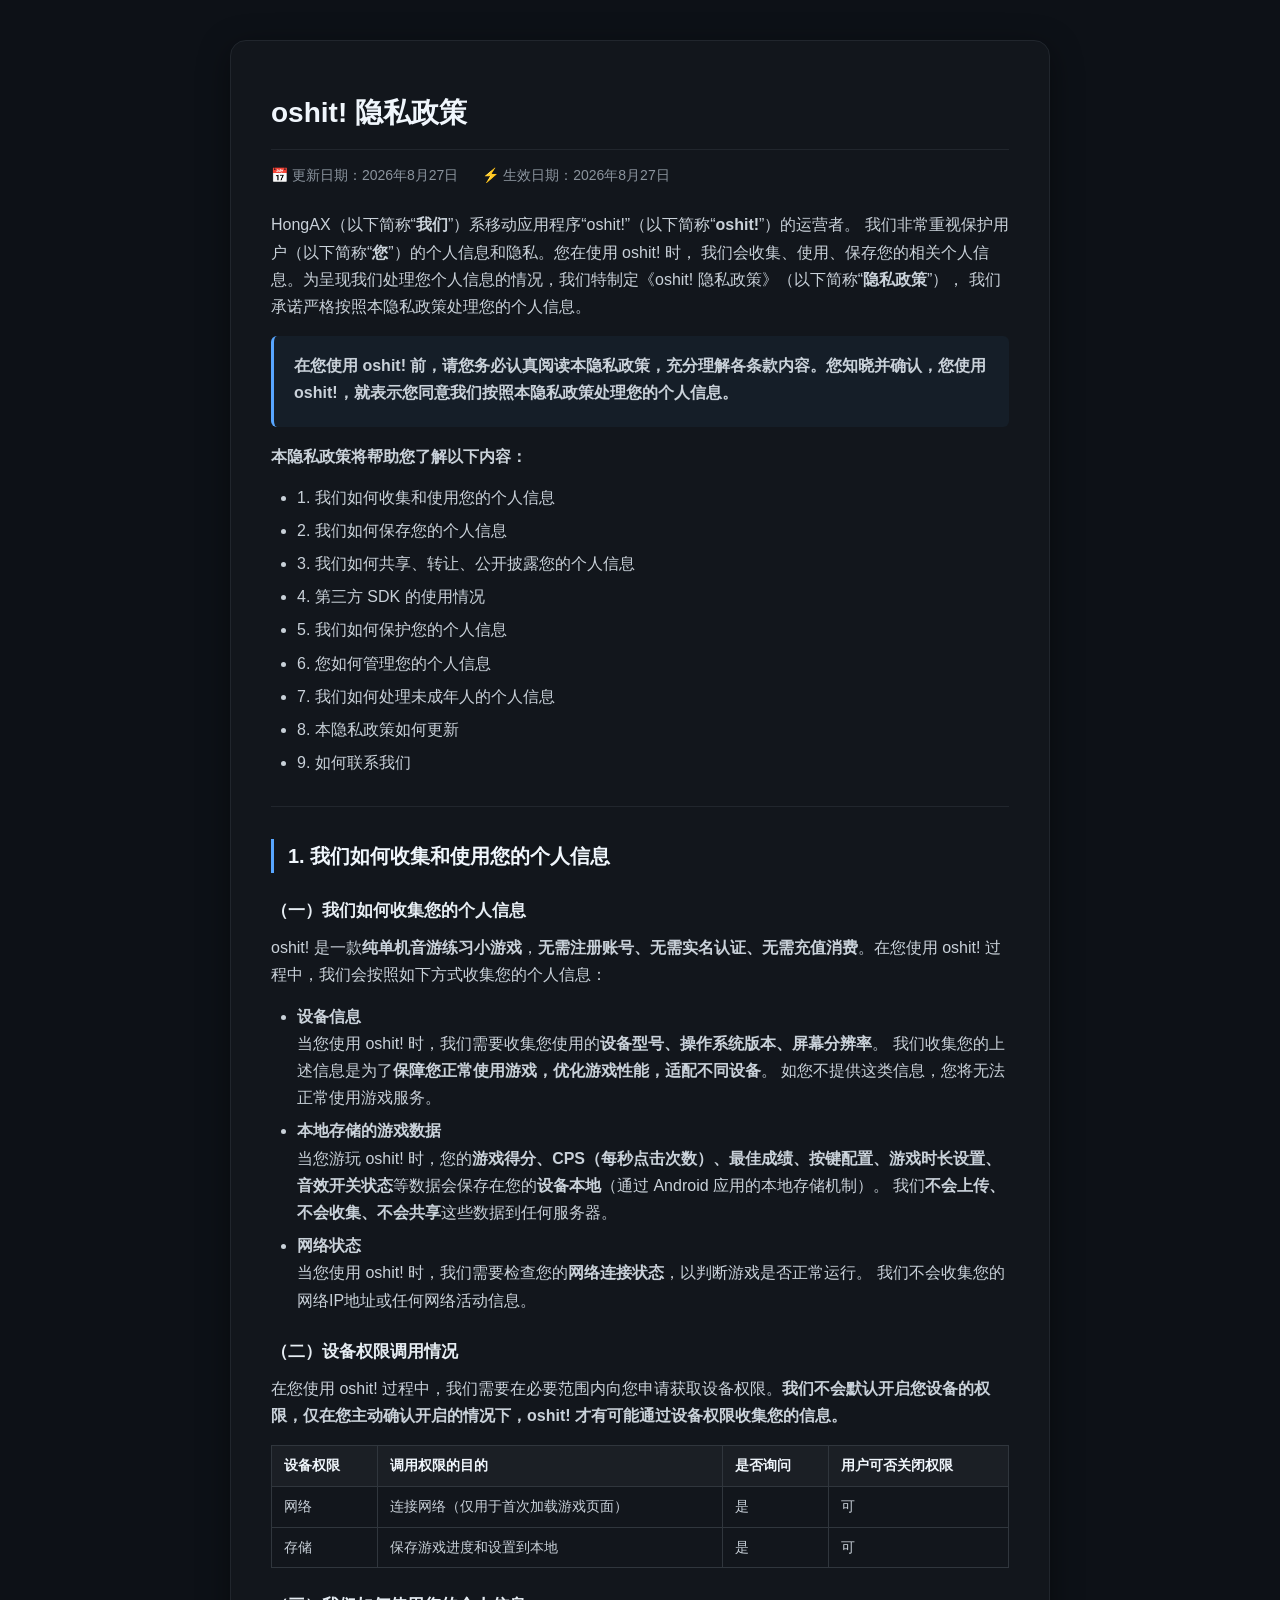
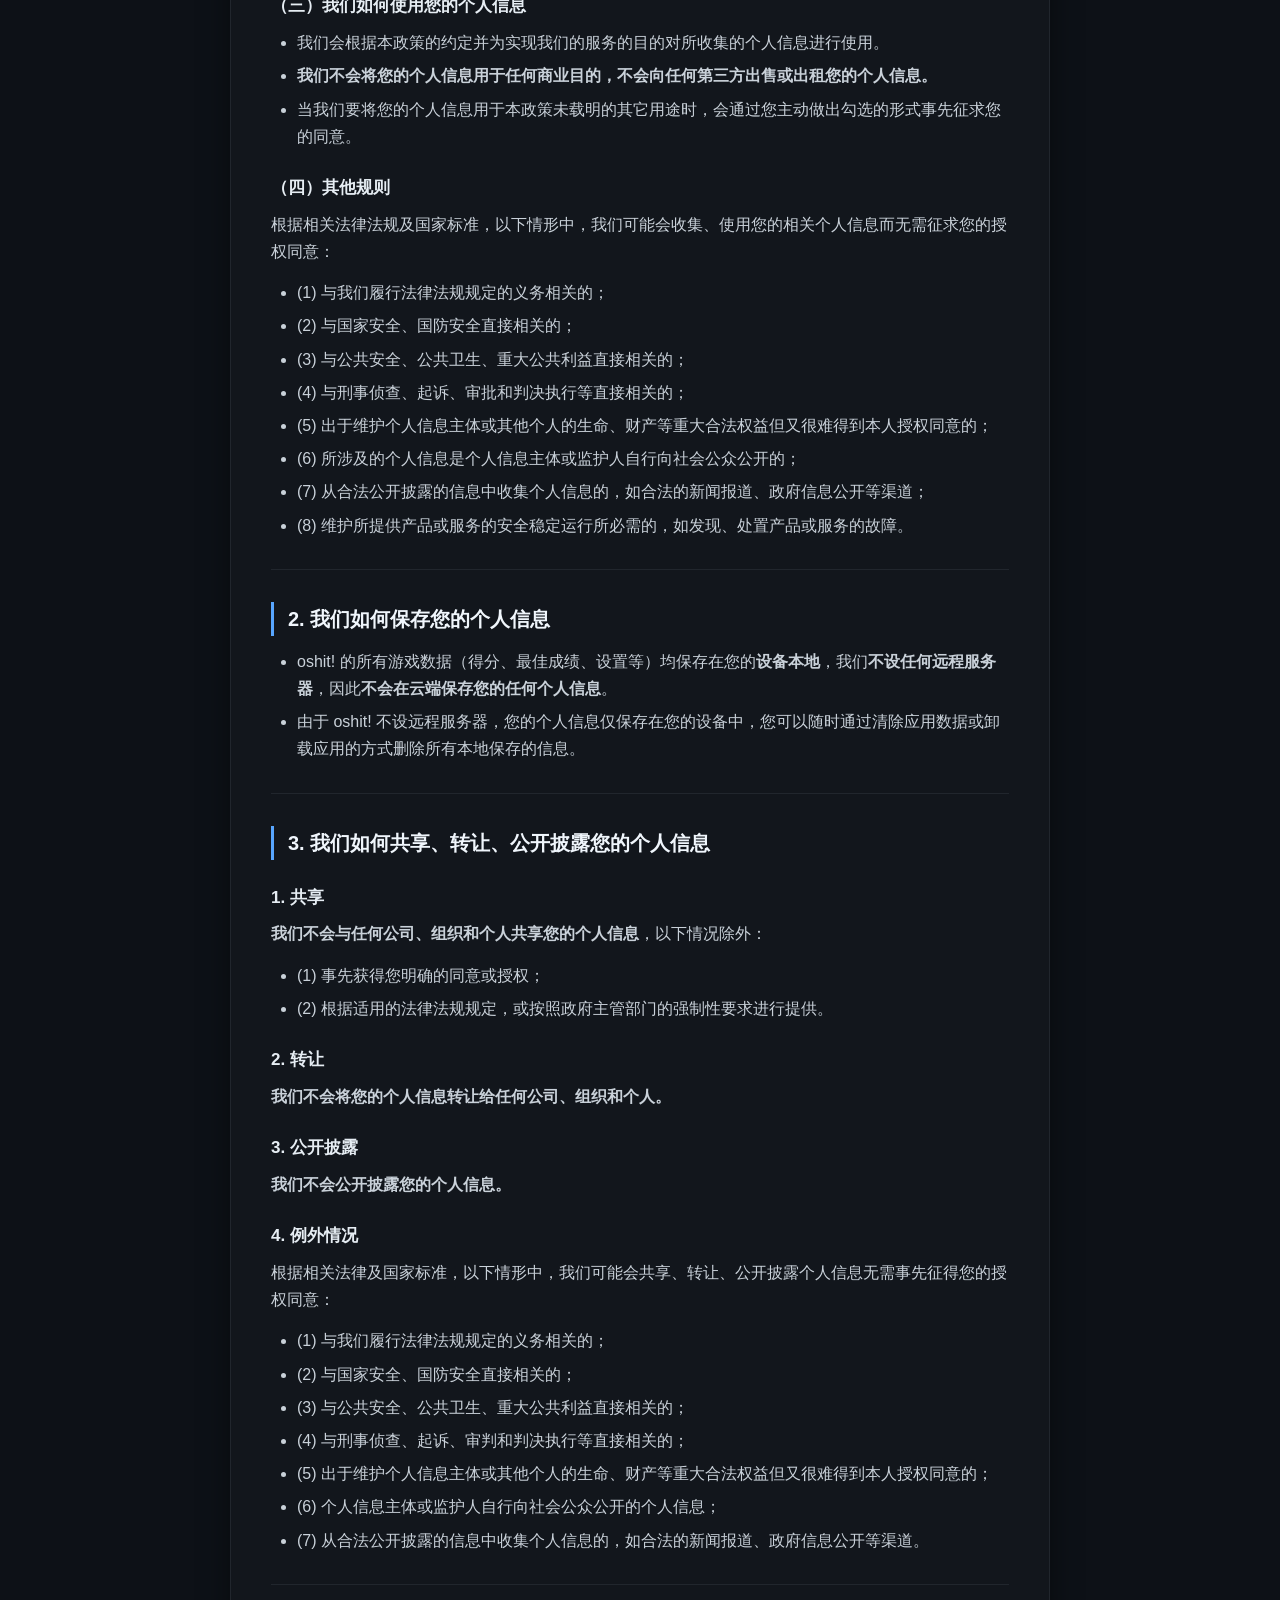
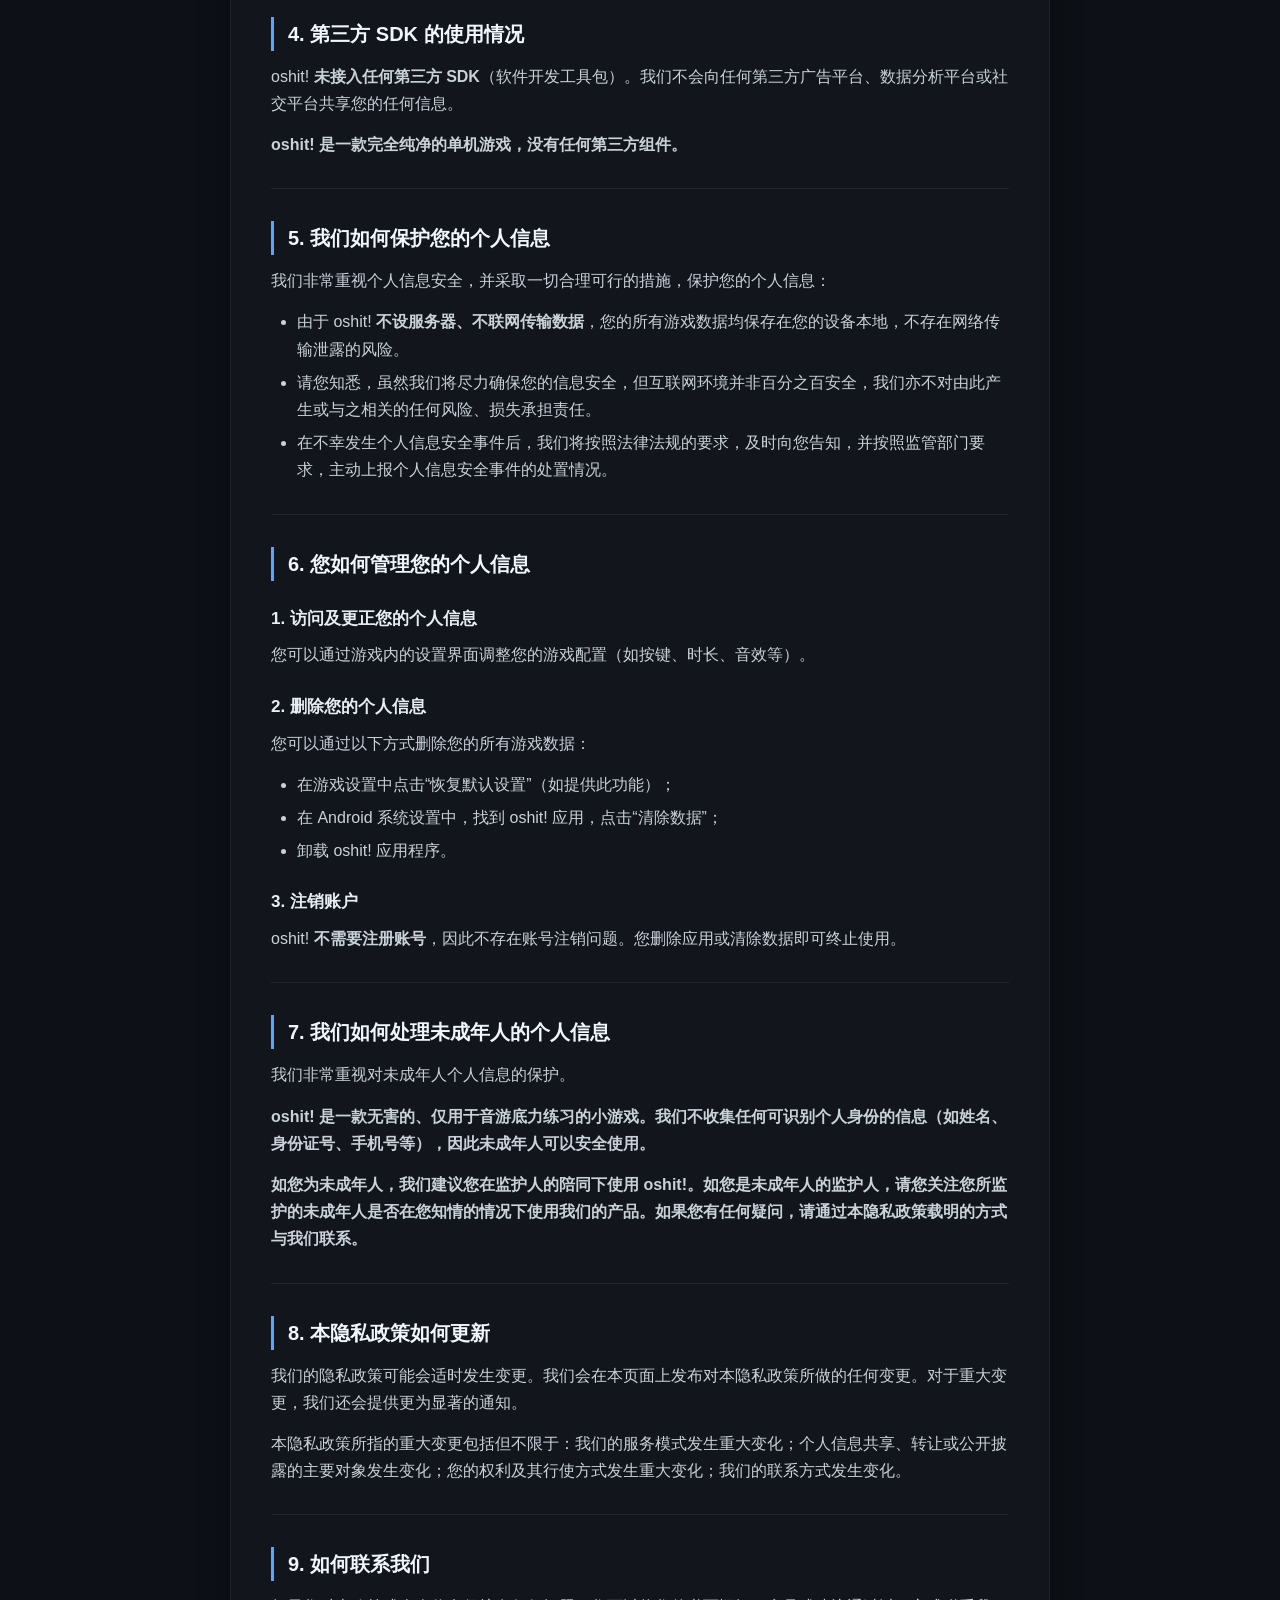
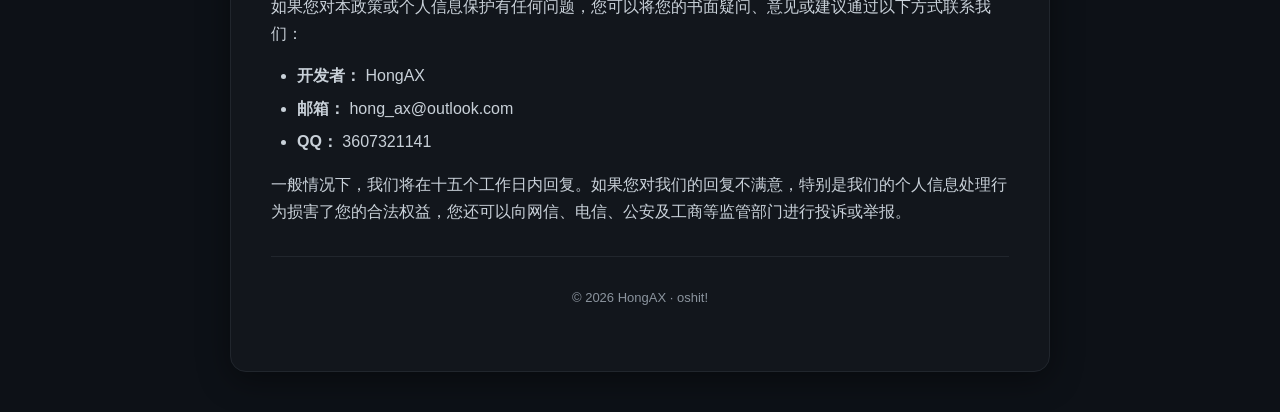
==== privacy-policy.html @ 7d2c33fd "创建 privacy-policy.html" ====
<!DOCTYPE html>
<html lang="zh-CN">
<head>
    <meta charset="utf-8">
    <meta name="viewport" content="width=device-width, initial-scale=1.0">
    <title>隐私政策 · oshit!</title>
    <style>
        * {
            margin: 0;
            padding: 0;
            box-sizing: border-box;
        }

        body {
            font-family: -apple-system, BlinkMacSystemFont, "Segoe UI", Roboto, "Helvetica Neue", Arial, sans-serif;
            background: #0d1117;
            color: #c9d1d9;
            padding: 40px 20px;
            line-height: 1.7;
        }

        .container {
            max-width: 820px;
            margin: 0 auto;
            background: rgba(255, 255, 255, 0.02);
            border: 1px solid #21262d;
            border-radius: 16px;
            padding: 48px 40px;
            box-shadow: 0 8px 32px rgba(0, 0, 0, 0.4);
        }

        h1 {
            font-size: 28px;
            font-weight: 700;
            color: #f0f6fc;
            border-bottom: 1px solid #21262d;
            padding-bottom: 12px;
            margin-bottom: 20px;
        }

        h2 {
            font-size: 20px;
            font-weight: 600;
            color: #f0f6fc;
            margin-top: 32px;
            margin-bottom: 12px;
            border-left: 3px solid #58a6ff;
            padding-left: 14px;
        }

        h3 {
            font-size: 17px;
            font-weight: 600;
            color: #e6edf3;
            margin-top: 24px;
            margin-bottom: 8px;
        }

        p {
            margin-bottom: 14px;
            color: #c9d1d9;
        }

        ul,
        ol {
            padding-left: 26px;
            margin-bottom: 16px;
        }

        li {
            margin-bottom: 6px;
        }

        a {
            color: #58a6ff;
            text-decoration: none;
        }

        a:hover {
            text-decoration: underline;
        }

        .meta {
            color: #8b949e;
            font-size: 14px;
            margin-top: -6px;
            margin-bottom: 24px;
        }

        .meta span {
            display: inline-block;
            margin-right: 20px;
        }

        .divider {
            border: none;
            border-top: 1px solid #21262d;
            margin: 30px 0;
        }

        table {
            width: 100%;
            border-collapse: collapse;
            margin: 16px 0 20px;
            font-size: 14px;
        }

        th,
        td {
            border: 1px solid #30363d;
            padding: 8px 12px;
            text-align: left;
        }

        th {
            background: rgba(255, 255, 255, 0.04);
            color: #f0f6fc;
            font-weight: 600;
        }

        td {
            color: #c9d1d9;
        }

        .highlight-box {
            background: rgba(88, 166, 255, 0.05);
            border-left: 3px solid #58a6ff;
            padding: 16px 20px;
            border-radius: 6px;
            margin: 16px 0;
        }

        .highlight-box p {
            margin-bottom: 4px;
        }

        @media (max-width: 600px) {
            .container {
                padding: 28px 16px;
            }

            h1 {
                font-size: 22px;
            }

            h2 {
                font-size: 18px;
            }

            table {
                font-size: 12px;
            }

            th,
            td {
                padding: 4px 8px;
            }
        }
    </style>
</head>
<body>
    <div class="container">

        <h1>oshit! 隐私政策</h1>
        <div class="meta">
            <span>📅 更新日期：2026年8月27日</span>
            <span>⚡ 生效日期：2026年8月27日</span>
        </div>

        <p>
            HongAX（以下简称“<strong>我们</strong>”）系移动应用程序“oshit!”（以下简称“<strong>oshit!</strong>”）的运营者。
            我们非常重视保护用户（以下简称“<strong>您</strong>”）的个人信息和隐私。您在使用 oshit! 时，
            我们会收集、使用、保存您的相关个人信息。为呈现我们处理您个人信息的情况，我们特制定《oshit! 隐私政策》（以下简称“<strong>隐私政策</strong>”），
            我们承诺严格按照本隐私政策处理您的个人信息。
        </p>

        <div class="highlight-box">
            <p><strong>在您使用 oshit! 前，请您务必认真阅读本隐私政策，充分理解各条款内容。您知晓并确认，您使用 oshit!，就表示您同意我们按照本隐私政策处理您的个人信息。</strong></p>
        </div>

        <p><strong>本隐私政策将帮助您了解以下内容：</strong></p>
        <ul>
            <li>1. 我们如何收集和使用您的个人信息</li>
            <li>2. 我们如何保存您的个人信息</li>
            <li>3. 我们如何共享、转让、公开披露您的个人信息</li>
            <li>4. 第三方 SDK 的使用情况</li>
            <li>5. 我们如何保护您的个人信息</li>
            <li>6. 您如何管理您的个人信息</li>
            <li>7. 我们如何处理未成年人的个人信息</li>
            <li>8. 本隐私政策如何更新</li>
            <li>9. 如何联系我们</li>
        </ul>

        <hr class="divider">

        <!-- 1 -->
        <h2>1. 我们如何收集和使用您的个人信息</h2>

        <h3>（一）我们如何收集您的个人信息</h3>
        <p>oshit! 是一款<strong>纯单机音游练习小游戏</strong>，<strong>无需注册账号、无需实名认证、无需充值消费</strong>。在您使用 oshit! 过程中，我们会按照如下方式收集您的个人信息：</p>

        <ul>
            <li><strong>设备信息</strong><br>
                当您使用 oshit! 时，我们需要收集您使用的<strong>设备型号、操作系统版本、屏幕分辨率</strong>。
                我们收集您的上述信息是为了<strong>保障您正常使用游戏，优化游戏性能，适配不同设备</strong>。
                如您不提供这类信息，您将无法正常使用游戏服务。
            </li>
            <li><strong>本地存储的游戏数据</strong><br>
                当您游玩 oshit! 时，您的<strong>游戏得分、CPS（每秒点击次数）、最佳成绩、按键配置、游戏时长设置、音效开关状态</strong>等数据会保存在您的<strong>设备本地</strong>（通过 Android 应用的本地存储机制）。
                我们<strong>不会上传、不会收集、不会共享</strong>这些数据到任何服务器。
            </li>
            <li><strong>网络状态</strong><br>
                当您使用 oshit! 时，我们需要检查您的<strong>网络连接状态</strong>，以判断游戏是否正常运行。
                我们不会收集您的网络IP地址或任何网络活动信息。
            </li>
        </ul>

        <h3>（二）设备权限调用情况</h3>
        <p>在您使用 oshit! 过程中，我们需要在必要范围内向您申请获取设备权限。<strong>我们不会默认开启您设备的权限，仅在您主动确认开启的情况下，oshit! 才有可能通过设备权限收集您的信息。</strong></p>

        <table>
            <thead>
                <tr>
                    <th>设备权限</th>
                    <th>调用权限的目的</th>
                    <th>是否询问</th>
                    <th>用户可否关闭权限</th>
                </tr>
            </thead>
            <tbody>
                <tr>
                    <td>网络</td>
                    <td>连接网络（仅用于首次加载游戏页面）</td>
                    <td>是</td>
                    <td>可</td>
                </tr>
                <tr>
                    <td>存储</td>
                    <td>保存游戏进度和设置到本地</td>
                    <td>是</td>
                    <td>可</td>
                </tr>
            </tbody>
        </table>

        <h3>（三）我们如何使用您的个人信息</h3>
        <ul>
            <li>我们会根据本政策的约定并为实现我们的服务的目的对所收集的个人信息进行使用。</li>
            <li><strong>我们不会将您的个人信息用于任何商业目的，不会向任何第三方出售或出租您的个人信息。</strong></li>
            <li>当我们要将您的个人信息用于本政策未载明的其它用途时，会通过您主动做出勾选的形式事先征求您的同意。</li>
        </ul>

        <h3>（四）其他规则</h3>
        <p>根据相关法律法规及国家标准，以下情形中，我们可能会收集、使用您的相关个人信息而无需征求您的授权同意：</p>
        <ul>
            <li>(1) 与我们履行法律法规规定的义务相关的；</li>
            <li>(2) 与国家安全、国防安全直接相关的；</li>
            <li>(3) 与公共安全、公共卫生、重大公共利益直接相关的；</li>
            <li>(4) 与刑事侦查、起诉、审批和判决执行等直接相关的；</li>
            <li>(5) 出于维护个人信息主体或其他个人的生命、财产等重大合法权益但又很难得到本人授权同意的；</li>
            <li>(6) 所涉及的个人信息是个人信息主体或监护人自行向社会公众公开的；</li>
            <li>(7) 从合法公开披露的信息中收集个人信息的，如合法的新闻报道、政府信息公开等渠道；</li>
            <li>(8) 维护所提供产品或服务的安全稳定运行所必需的，如发现、处置产品或服务的故障。</li>
        </ul>

        <hr class="divider">

        <!-- 2 -->
        <h2>2. 我们如何保存您的个人信息</h2>
        <ul>
            <li>oshit! 的所有游戏数据（得分、最佳成绩、设置等）均保存在您的<strong>设备本地</strong>，我们<strong>不设任何远程服务器</strong>，因此<strong>不会在云端保存您的任何个人信息</strong>。</li>
            <li>由于 oshit! 不设远程服务器，您的个人信息仅保存在您的设备中，您可以随时通过清除应用数据或卸载应用的方式删除所有本地保存的信息。</li>
        </ul>

        <hr class="divider">

        <!-- 3 -->
        <h2>3. 我们如何共享、转让、公开披露您的个人信息</h2>

        <h3>1. 共享</h3>
        <p><strong>我们不会与任何公司、组织和个人共享您的个人信息</strong>，以下情况除外：</p>
        <ul>
            <li>(1) 事先获得您明确的同意或授权；</li>
            <li>(2) 根据适用的法律法规规定，或按照政府主管部门的强制性要求进行提供。</li>
        </ul>

        <h3>2. 转让</h3>
        <p><strong>我们不会将您的个人信息转让给任何公司、组织和个人。</strong></p>

        <h3>3. 公开披露</h3>
        <p><strong>我们不会公开披露您的个人信息。</strong></p>

        <h3>4. 例外情况</h3>
        <p>根据相关法律及国家标准，以下情形中，我们可能会共享、转让、公开披露个人信息无需事先征得您的授权同意：</p>
        <ul>
            <li>(1) 与我们履行法律法规规定的义务相关的；</li>
            <li>(2) 与国家安全、国防安全直接相关的；</li>
            <li>(3) 与公共安全、公共卫生、重大公共利益直接相关的；</li>
            <li>(4) 与刑事侦查、起诉、审判和判决执行等直接相关的；</li>
            <li>(5) 出于维护个人信息主体或其他个人的生命、财产等重大合法权益但又很难得到本人授权同意的；</li>
            <li>(6) 个人信息主体或监护人自行向社会公众公开的个人信息；</li>
            <li>(7) 从合法公开披露的信息中收集个人信息的，如合法的新闻报道、政府信息公开等渠道。</li>
        </ul>

        <hr class="divider">

        <!-- 4 -->
        <h2>4. 第三方 SDK 的使用情况</h2>
        <p>oshit! <strong>未接入任何第三方 SDK</strong>（软件开发工具包）。我们不会向任何第三方广告平台、数据分析平台或社交平台共享您的任何信息。</p>
        <p><strong>oshit! 是一款完全纯净的单机游戏，没有任何第三方组件。</strong></p>

        <hr class="divider">

        <!-- 5 -->
        <h2>5. 我们如何保护您的个人信息</h2>
        <p>我们非常重视个人信息安全，并采取一切合理可行的措施，保护您的个人信息：</p>
        <ul>
            <li>由于 oshit! <strong>不设服务器、不联网传输数据</strong>，您的所有游戏数据均保存在您的设备本地，不存在网络传输泄露的风险。</li>
            <li>请您知悉，虽然我们将尽力确保您的信息安全，但互联网环境并非百分之百安全，我们亦不对由此产生或与之相关的任何风险、损失承担责任。</li>
            <li>在不幸发生个人信息安全事件后，我们将按照法律法规的要求，及时向您告知，并按照监管部门要求，主动上报个人信息安全事件的处置情况。</li>
        </ul>

        <hr class="divider">

        <!-- 6 -->
        <h2>6. 您如何管理您的个人信息</h2>

        <h3>1. 访问及更正您的个人信息</h3>
        <p>您可以通过游戏内的设置界面调整您的游戏配置（如按键、时长、音效等）。</p>

        <h3>2. 删除您的个人信息</h3>
        <p>您可以通过以下方式删除您的所有游戏数据：</p>
        <ul>
            <li>在游戏设置中点击“恢复默认设置”（如提供此功能）；</li>
            <li>在 Android 系统设置中，找到 oshit! 应用，点击“清除数据”；</li>
            <li>卸载 oshit! 应用程序。</li>
        </ul>

        <h3>3. 注销账户</h3>
        <p>oshit! <strong>不需要注册账号</strong>，因此不存在账号注销问题。您删除应用或清除数据即可终止使用。</p>

        <hr class="divider">

        <!-- 7 -->
        <h2>7. 我们如何处理未成年人的个人信息</h2>
        <p>我们非常重视对未成年人个人信息的保护。</p>
        <p><strong>oshit! 是一款无害的、仅用于音游底力练习的小游戏。我们不收集任何可识别个人身份的信息（如姓名、身份证号、手机号等），因此未成年人可以安全使用。</strong></p>
        <p><strong>如您为未成年人，我们建议您在监护人的陪同下使用 oshit!。如您是未成年人的监护人，请您关注您所监护的未成年人是否在您知情的情况下使用我们的产品。如果您有任何疑问，请通过本隐私政策载明的方式与我们联系。</strong></p>

        <hr class="divider">

        <!-- 8 -->
        <h2>8. 本隐私政策如何更新</h2>
        <p>我们的隐私政策可能会适时发生变更。我们会在本页面上发布对本隐私政策所做的任何变更。对于重大变更，我们还会提供更为显著的通知。</p>
        <p>本隐私政策所指的重大变更包括但不限于：我们的服务模式发生重大变化；个人信息共享、转让或公开披露的主要对象发生变化；您的权利及其行使方式发生重大变化；我们的联系方式发生变化。</p>

        <hr class="divider">

        <!-- 9 -->
        <h2>9. 如何联系我们</h2>
        <p>如果您对本政策或个人信息保护有任何问题，您可以将您的书面疑问、意见或建议通过以下方式联系我们：</p>
        <ul>
            <li><strong>开发者：</strong> HongAX</li>
            <li><strong>邮箱：</strong> hong_ax@outlook.com</li>
            <li><strong>QQ：</strong> 3607321141</li>
        </ul>
        <p>一般情况下，我们将在十五个工作日内回复。如果您对我们的回复不满意，特别是我们的个人信息处理行为损害了您的合法权益，您还可以向网信、电信、公安及工商等监管部门进行投诉或举报。</p>

        <hr class="divider">
        <p style="font-size:13px; color:#8b949e; text-align:center;">© 2026 HongAX · oshit!</p>

    </div>
</body>
</html>
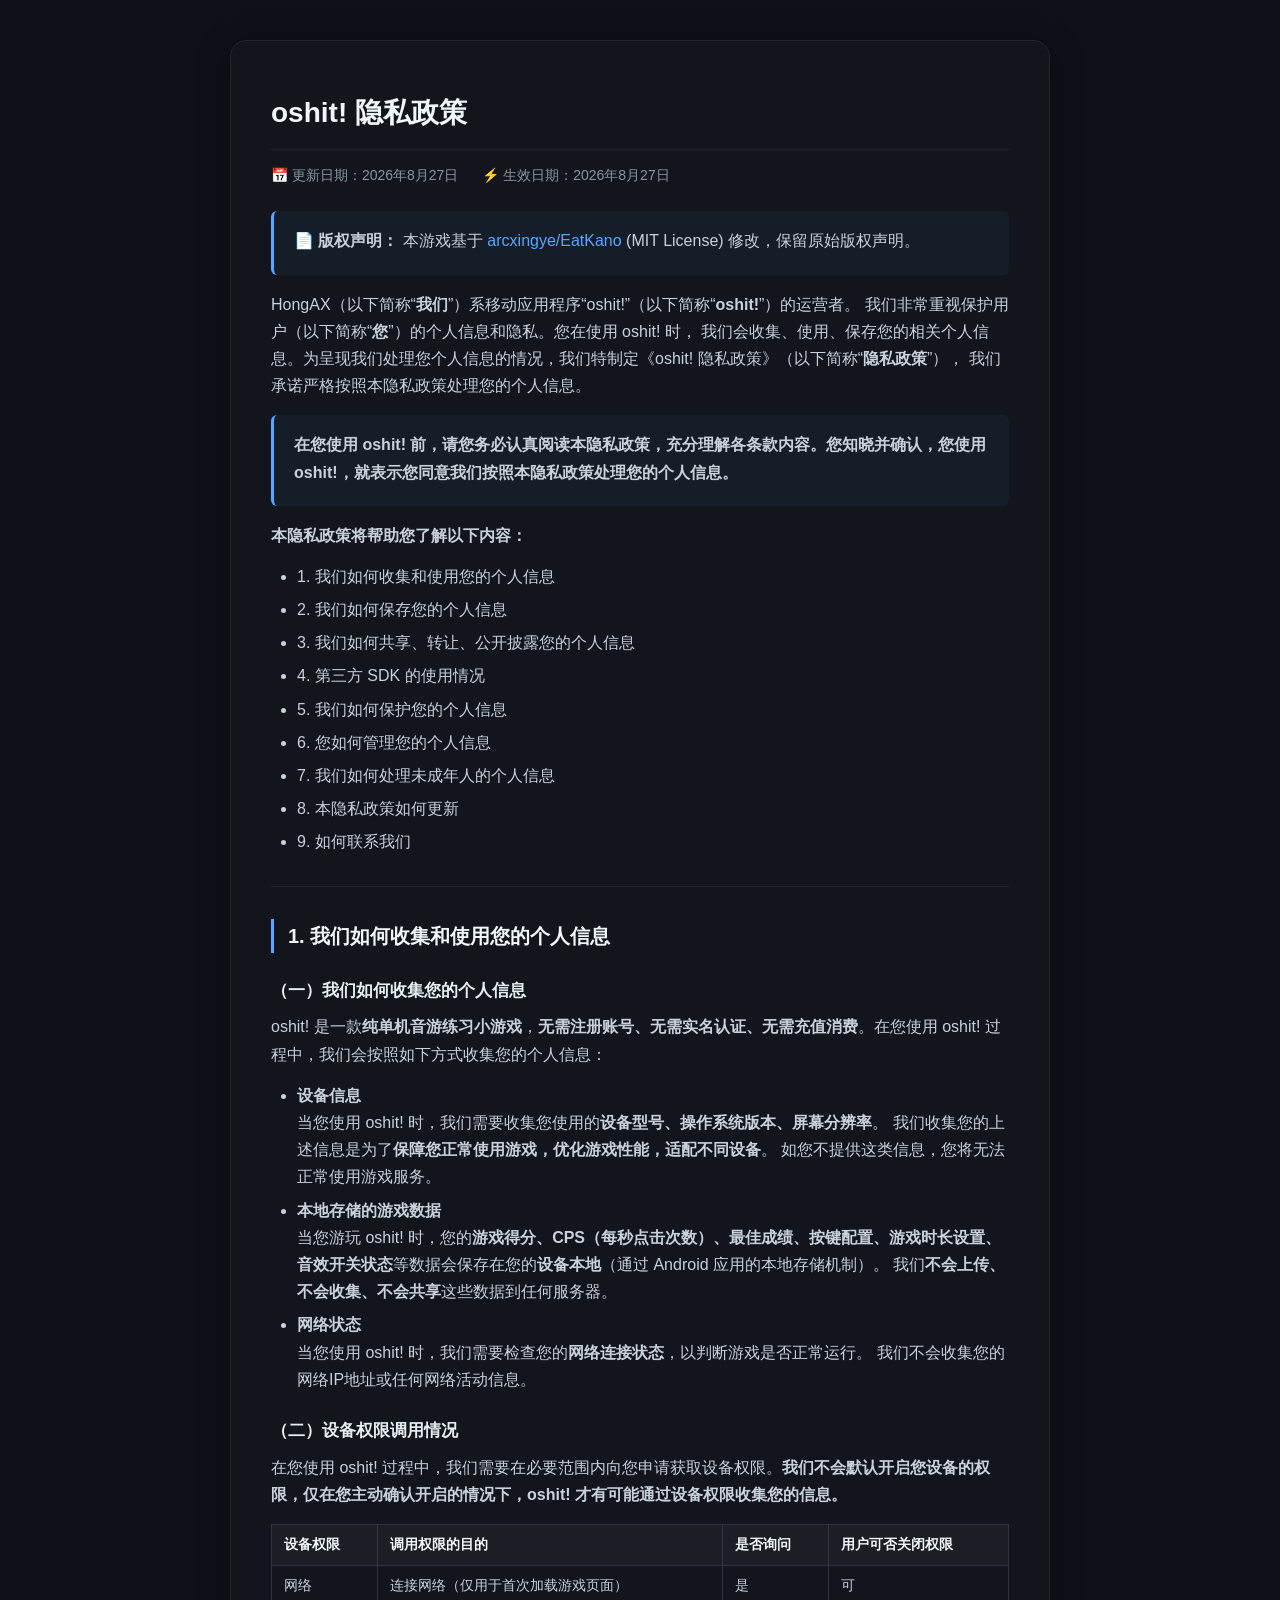
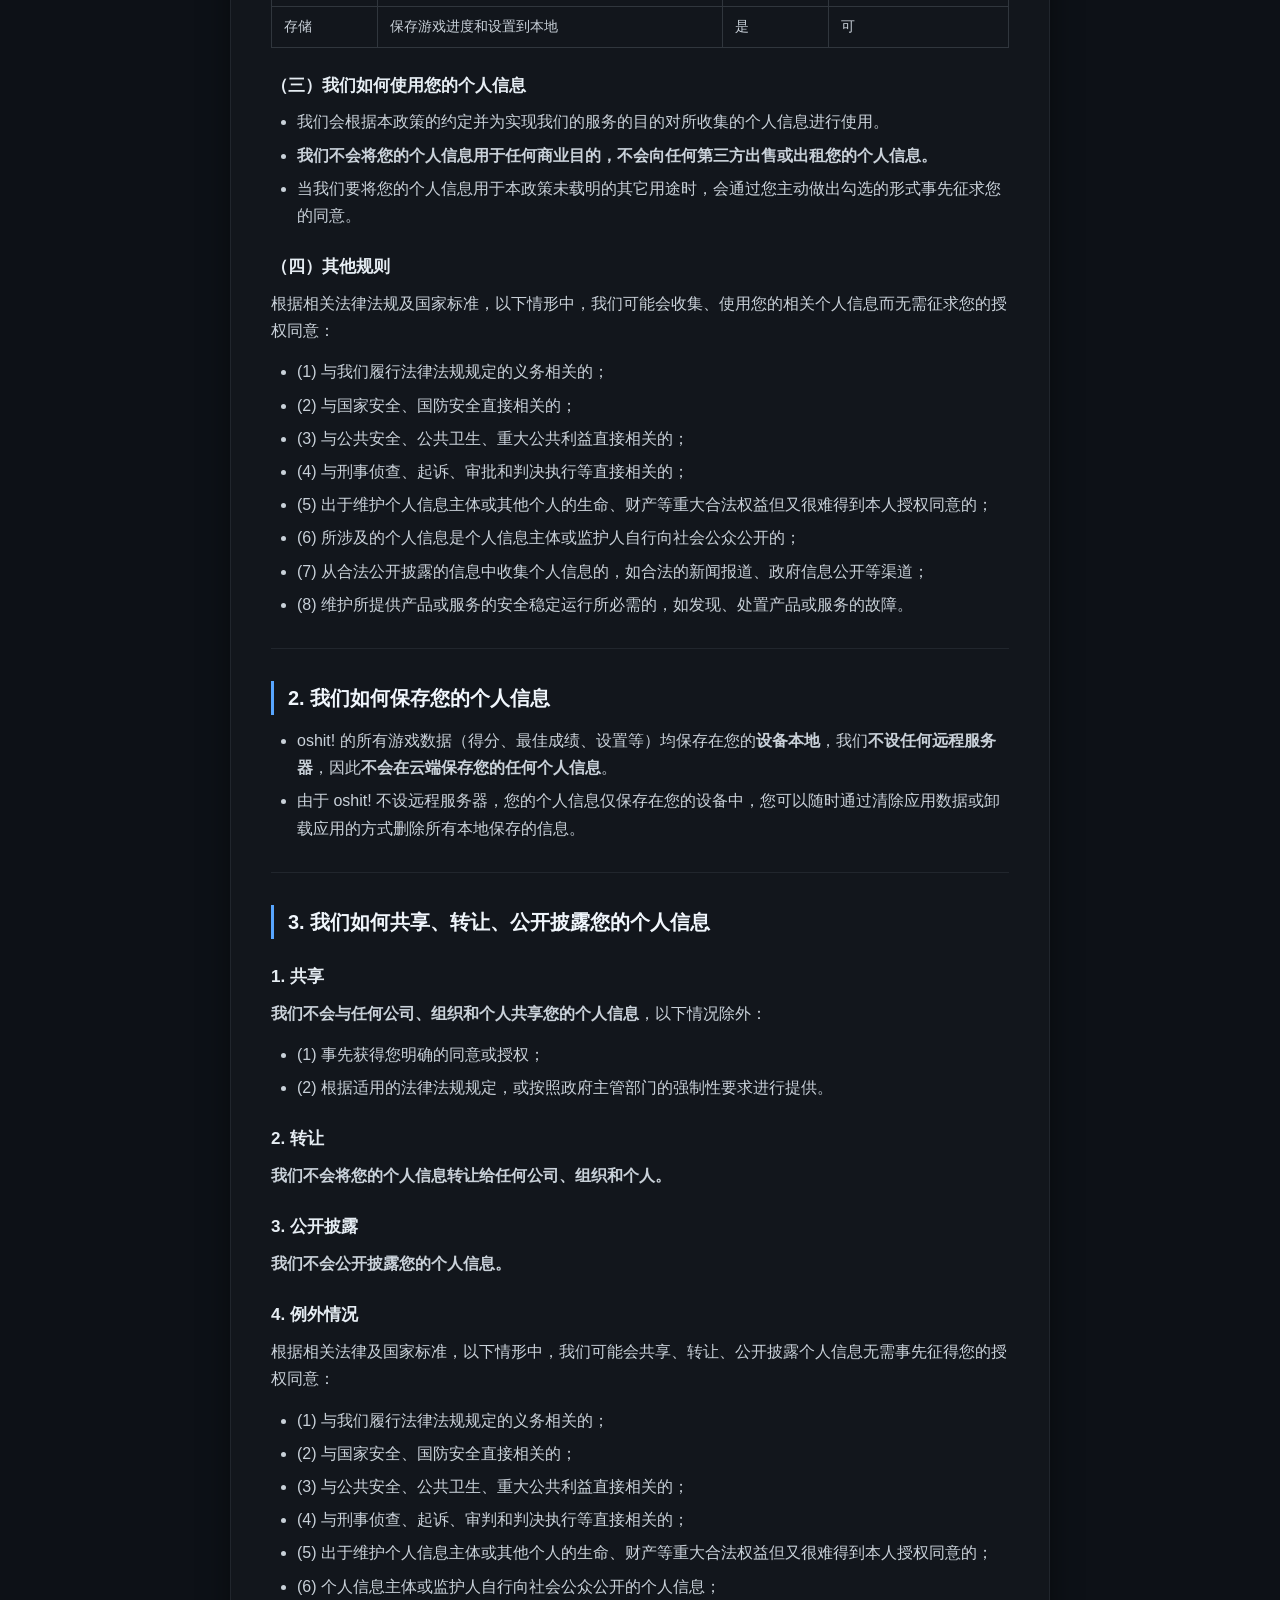
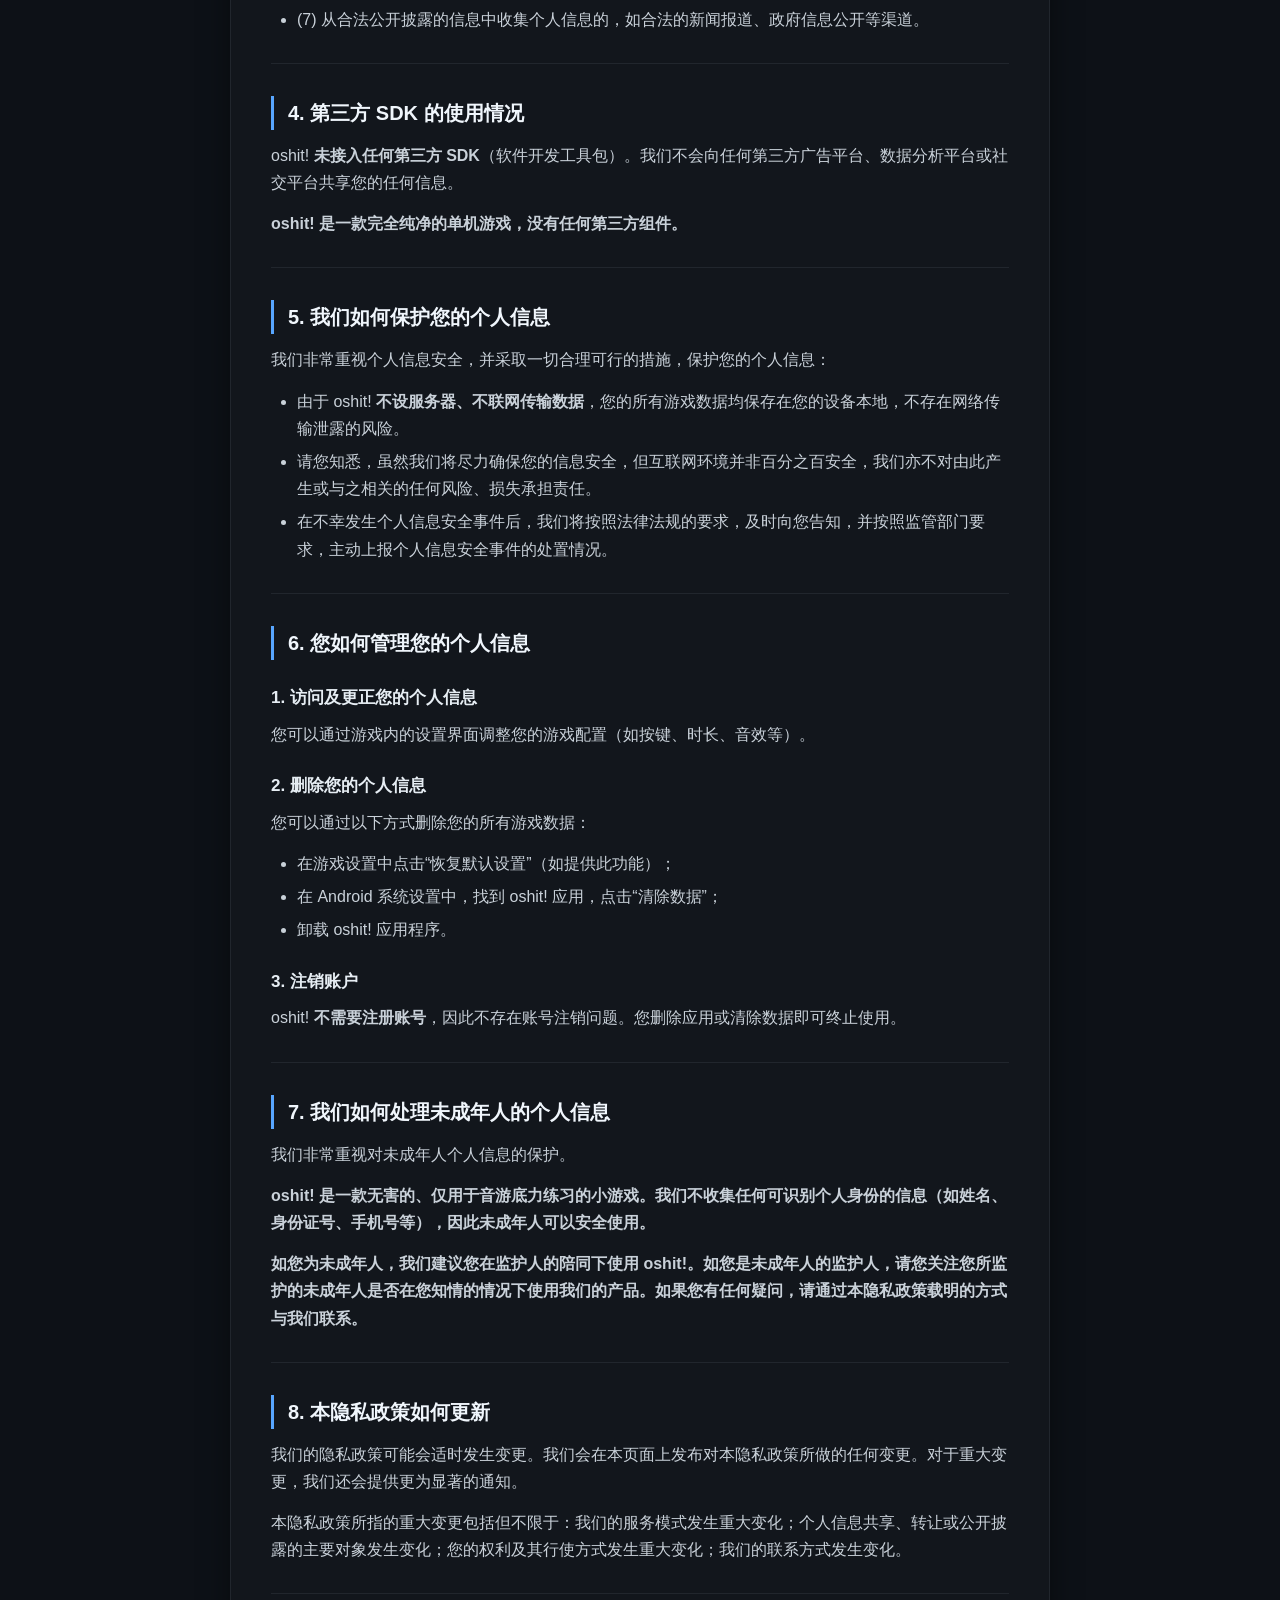
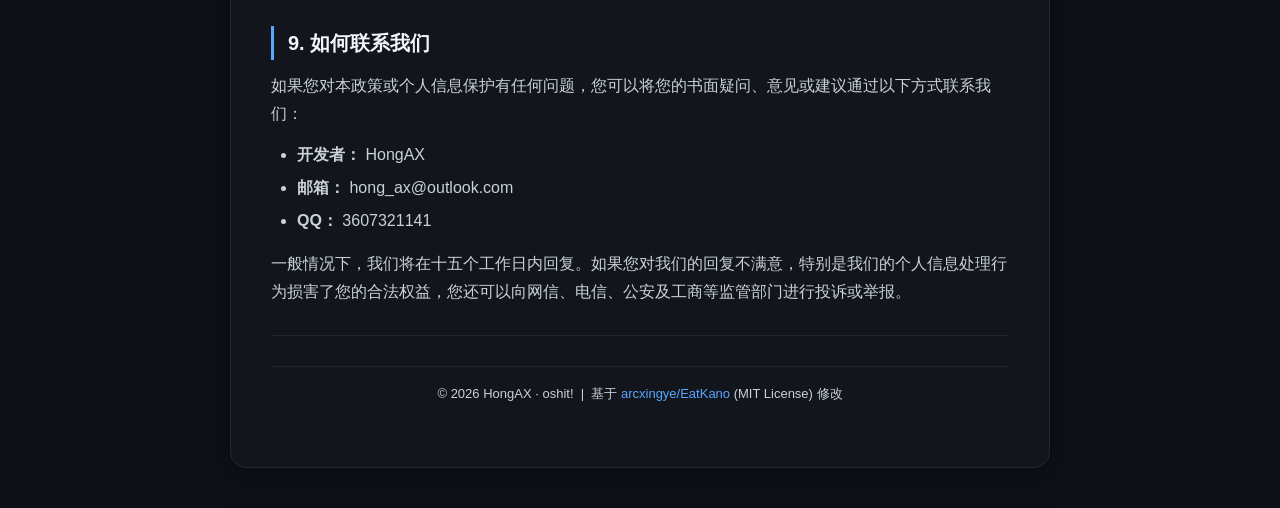
==== commit 27057735: "更新 privacy-policy.html" ====
--- a/privacy-policy.html
+++ b/privacy-policy.html
@@ -134,6 +134,24 @@
             margin-bottom: 4px;
         }
 
+        .copyright-notice {
+            font-size: 13px;
+            color: #8b949e;
+            text-align: center;
+            padding-top: 16px;
+            border-top: 1px solid #21262d;
+            margin-top: 8px;
+        }
+
+        .copyright-notice a {
+            color: #58a6ff;
+            text-decoration: none;
+        }
+
+        .copyright-notice a:hover {
+            text-decoration: underline;
+        }
+
         @media (max-width: 600px) {
             .container {
                 padding: 28px 16px;
@@ -165,6 +183,16 @@
         <div class="meta">
             <span>📅 更新日期：2026年8月27日</span>
             <span>⚡ 生效日期：2026年8月27日</span>
+        </div>
+
+        <!-- ===== 版权声明（MIT 协议） ===== -->
+        <div class="highlight-box">
+            <p>
+                <strong>📄 版权声明：</strong>
+                本游戏基于
+                <a href="https://github.com/arcxingye/EatKano" target="_blank">arcxingye/EatKano</a>
+                (MIT License) 修改，保留原始版权声明。
+            </p>
         </div>
 
         <p>
@@ -193,7 +221,6 @@
 
         <hr class="divider">
 
-        <!-- 1 -->
         <h2>1. 我们如何收集和使用您的个人信息</h2>
 
         <h3>（一）我们如何收集您的个人信息</h3>
@@ -265,7 +292,6 @@
 
         <hr class="divider">
 
-        <!-- 2 -->
         <h2>2. 我们如何保存您的个人信息</h2>
         <ul>
             <li>oshit! 的所有游戏数据（得分、最佳成绩、设置等）均保存在您的<strong>设备本地</strong>，我们<strong>不设任何远程服务器</strong>，因此<strong>不会在云端保存您的任何个人信息</strong>。</li>
@@ -274,7 +300,6 @@
 
         <hr class="divider">
 
-        <!-- 3 -->
         <h2>3. 我们如何共享、转让、公开披露您的个人信息</h2>
 
         <h3>1. 共享</h3>
@@ -304,14 +329,12 @@
 
         <hr class="divider">
 
-        <!-- 4 -->
         <h2>4. 第三方 SDK 的使用情况</h2>
         <p>oshit! <strong>未接入任何第三方 SDK</strong>（软件开发工具包）。我们不会向任何第三方广告平台、数据分析平台或社交平台共享您的任何信息。</p>
         <p><strong>oshit! 是一款完全纯净的单机游戏，没有任何第三方组件。</strong></p>
 
         <hr class="divider">
 
-        <!-- 5 -->
         <h2>5. 我们如何保护您的个人信息</h2>
         <p>我们非常重视个人信息安全，并采取一切合理可行的措施，保护您的个人信息：</p>
         <ul>
@@ -322,7 +345,6 @@
 
         <hr class="divider">
 
-        <!-- 6 -->
         <h2>6. 您如何管理您的个人信息</h2>
 
         <h3>1. 访问及更正您的个人信息</h3>
@@ -341,7 +363,6 @@
 
         <hr class="divider">
 
-        <!-- 7 -->
         <h2>7. 我们如何处理未成年人的个人信息</h2>
         <p>我们非常重视对未成年人个人信息的保护。</p>
         <p><strong>oshit! 是一款无害的、仅用于音游底力练习的小游戏。我们不收集任何可识别个人身份的信息（如姓名、身份证号、手机号等），因此未成年人可以安全使用。</strong></p>
@@ -349,14 +370,12 @@
 
         <hr class="divider">
 
-        <!-- 8 -->
         <h2>8. 本隐私政策如何更新</h2>
         <p>我们的隐私政策可能会适时发生变更。我们会在本页面上发布对本隐私政策所做的任何变更。对于重大变更，我们还会提供更为显著的通知。</p>
         <p>本隐私政策所指的重大变更包括但不限于：我们的服务模式发生重大变化；个人信息共享、转让或公开披露的主要对象发生变化；您的权利及其行使方式发生重大变化；我们的联系方式发生变化。</p>
 
         <hr class="divider">
 
-        <!-- 9 -->
         <h2>9. 如何联系我们</h2>
         <p>如果您对本政策或个人信息保护有任何问题，您可以将您的书面疑问、意见或建议通过以下方式联系我们：</p>
         <ul>
@@ -367,7 +386,13 @@
         <p>一般情况下，我们将在十五个工作日内回复。如果您对我们的回复不满意，特别是我们的个人信息处理行为损害了您的合法权益，您还可以向网信、电信、公安及工商等监管部门进行投诉或举报。</p>
 
         <hr class="divider">
-        <p style="font-size:13px; color:#8b949e; text-align:center;">© 2026 HongAX · oshit!</p>
+
+        <div class="copyright-notice">
+            <p>
+                © 2026 HongAX · oshit! &nbsp;|&nbsp;
+                基于 <a href="https://github.com/arcxingye/EatKano" target="_blank">arcxingye/EatKano</a> (MIT License) 修改
+            </p>
+        </div>
 
     </div>
 </body>
